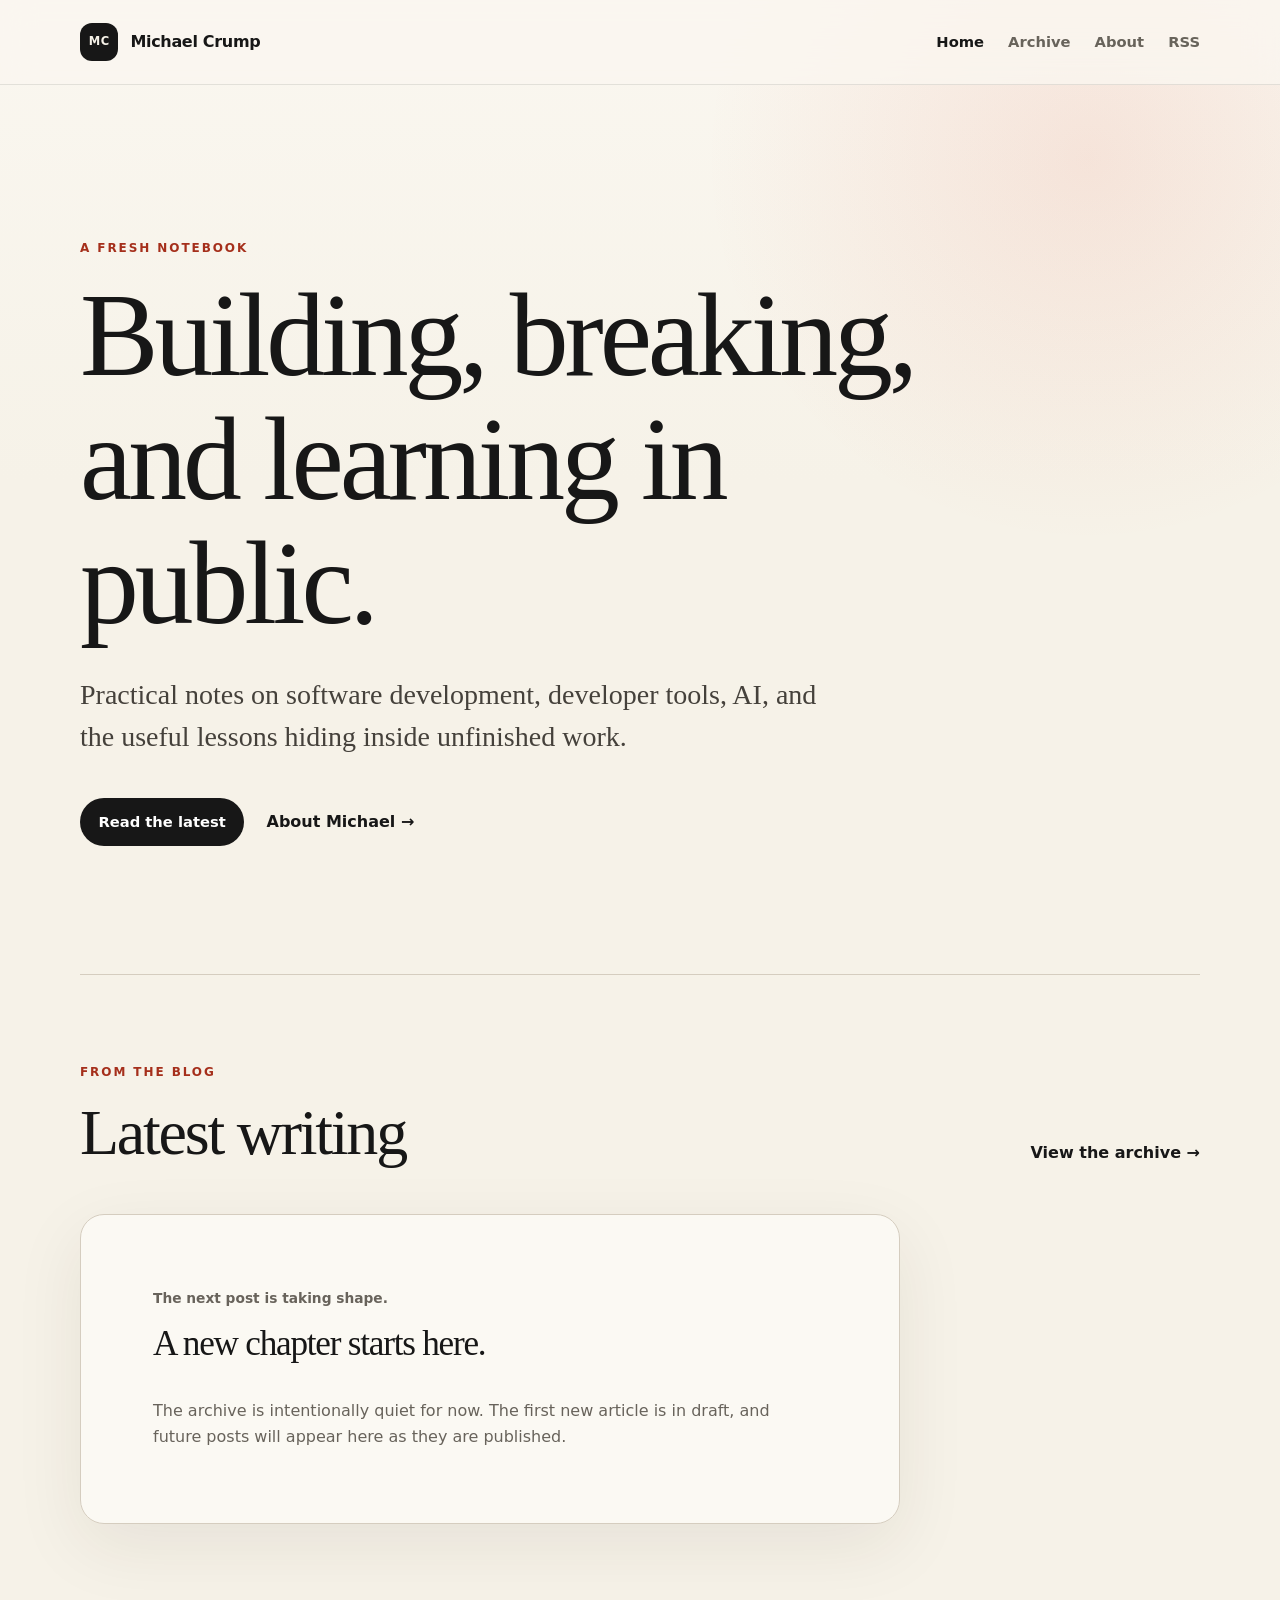
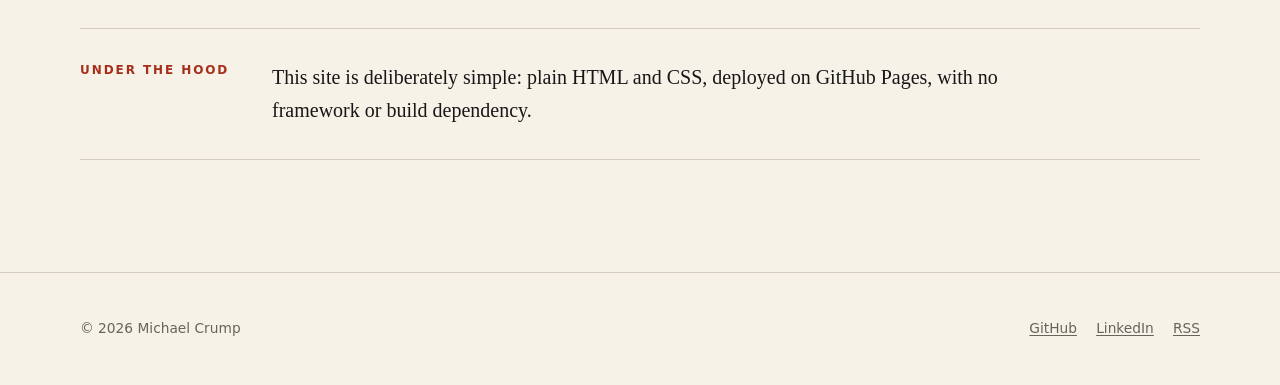
==== public/index.html @ 6a9b9d5f "Publish only finished site files" ====
<!doctype html>
<html lang="en">
<head>
  <meta charset="utf-8">
  <meta name="viewport" content="width=device-width, initial-scale=1">
  <title>Michael Crump — Software, tools, and lessons learned</title>
  <meta name="description" content="Michael Crump writes about software development, developer tools, AI, and lessons learned while building things.">
  <link rel="canonical" href="https://www.michaelcrump.net/">
  <link rel="alternate" type="application/atom+xml" title="Michael Crump" href="feed.xml">
  <link rel="icon" href="assets/favicon.svg" type="image/svg+xml">
  <link rel="stylesheet" href="assets/css/site.css">
</head>
<body>
  <a class="skip-link" href="#content">Skip to content</a>
  <header class="site-header">
    <div class="shell header-inner">
      <a class="brand" href="./" aria-label="Michael Crump home"><span class="brand-mark" aria-hidden="true">MC</span><span>Michael Crump</span></a>
      <nav aria-label="Primary navigation">
        <a aria-current="page" href="./">Home</a>
        <a href="archive.html">Archive</a>
        <a href="about.html">About</a>
        <a href="feed.xml">RSS</a>
      </nav>
    </div>
  </header>

  <main id="content">
    <section class="hero shell">
      <p class="eyebrow">A fresh notebook</p>
      <h1>Building, breaking, and learning in public.</h1>
      <p class="hero-copy">Practical notes on software development, developer tools, AI, and the useful lessons hiding inside unfinished work.</p>
      <div class="hero-actions">
        <a class="button" href="#latest">Read the latest</a>
        <a class="text-link" href="about.html">About Michael <span aria-hidden="true">→</span></a>
      </div>
    </section>

    <section class="shell writing-section" id="latest" aria-labelledby="latest-title">
      <div class="section-heading">
        <div>
          <p class="eyebrow">From the blog</p>
          <h2 id="latest-title">Latest writing</h2>
        </div>
        <a class="text-link" href="archive.html">View the archive <span aria-hidden="true">→</span></a>
      </div>

      <div class="empty-state">
        <p class="empty-kicker">The next post is taking shape.</p>
        <h3>A new chapter starts here.</h3>
        <p>The archive is intentionally quiet for now. The first new article is in draft, and future posts will appear here as they are published.</p>
      </div>
    </section>

    <aside class="shell note-card" aria-label="Site note">
      <p class="eyebrow">Under the hood</p>
      <p>This site is deliberately simple: plain HTML and CSS, deployed on GitHub Pages, with no framework or build dependency.</p>
    </aside>
  </main>

  <footer class="site-footer">
    <div class="shell footer-inner">
      <p>© 2026 Michael Crump</p>
      <div class="footer-links">
        <a href="https://github.com/mbcrump">GitHub</a>
        <a href="https://www.linkedin.com/in/mbcrump">LinkedIn</a>
        <a href="feed.xml">RSS</a>
      </div>
    </div>
  </footer>
</body>
</html>
---- public/assets/css/site.css ----
:root {
  --paper: #f6f2e8;
  --paper-deep: #ece5d7;
  --ink: #171717;
  --muted: #68635b;
  --line: #d5cdbf;
  --accent: #d9472b;
  --accent-dark: #a52f1b;
  --card: rgba(255, 255, 255, 0.48);
  --shadow: 0 22px 70px rgba(46, 37, 26, 0.08);
  --serif: Georgia, "Times New Roman", serif;
  --sans: Inter, ui-sans-serif, system-ui, -apple-system, BlinkMacSystemFont, "Segoe UI", sans-serif;
}

* { box-sizing: border-box; }

html { scroll-behavior: smooth; }

body {
  margin: 0;
  color: var(--ink);
  background:
    radial-gradient(circle at 85% 8%, rgba(217, 71, 43, 0.10), transparent 24rem),
    linear-gradient(180deg, #faf7f0 0, var(--paper) 30rem);
  font-family: var(--sans);
  line-height: 1.65;
  text-rendering: optimizeLegibility;
}

a { color: inherit; text-decoration-thickness: 0.08em; text-underline-offset: 0.18em; }
a:hover { color: var(--accent-dark); }

.skip-link {
  position: fixed;
  top: 0.75rem;
  left: 0.75rem;
  z-index: 10;
  padding: 0.65rem 0.9rem;
  color: white;
  background: var(--ink);
  transform: translateY(-160%);
}

.skip-link:focus { transform: translateY(0); }

.shell { width: min(1120px, calc(100% - 2.5rem)); margin-inline: auto; }

.site-header {
  border-bottom: 1px solid rgba(23, 23, 23, 0.10);
  background: rgba(250, 247, 240, 0.78);
  backdrop-filter: blur(16px);
}

.header-inner,
.footer-inner {
  display: flex;
  align-items: center;
  justify-content: space-between;
  gap: 2rem;
}

.header-inner { min-height: 5.25rem; }

.brand {
  display: inline-flex;
  align-items: center;
  gap: 0.75rem;
  font-weight: 760;
  letter-spacing: -0.02em;
  text-decoration: none;
}

.brand-mark {
  display: grid;
  width: 2.4rem;
  height: 2.4rem;
  place-items: center;
  border-radius: 0.75rem;
  color: var(--paper);
  background: var(--ink);
  font-size: 0.72rem;
  letter-spacing: 0.04em;
}

nav { display: flex; align-items: center; gap: 1.5rem; }
nav a { color: var(--muted); font-size: 0.92rem; font-weight: 650; text-decoration: none; }
nav a[aria-current="page"] { color: var(--ink); }

.hero { padding-block: clamp(5.5rem, 12vw, 10rem) clamp(5rem, 10vw, 8rem); }

.eyebrow {
  margin: 0 0 1rem;
  color: var(--accent-dark);
  font-size: 0.75rem;
  font-weight: 800;
  letter-spacing: 0.16em;
  text-transform: uppercase;
}

h1, h2, h3 { margin-top: 0; font-family: var(--serif); font-weight: 500; line-height: 1.05; letter-spacing: -0.035em; }
h1 { max-width: 900px; margin-bottom: 1.8rem; font-size: clamp(3.6rem, 9.2vw, 7.8rem); }
h2 { font-size: clamp(2.3rem, 5vw, 4.2rem); }
h3 { font-size: clamp(1.55rem, 3vw, 2.2rem); }

.hero-copy,
.lede {
  max-width: 740px;
  color: #45413b;
  font-family: var(--serif);
  font-size: clamp(1.25rem, 2.5vw, 1.75rem);
  line-height: 1.5;
}

.hero-actions { display: flex; align-items: center; gap: 1.4rem; margin-top: 2.5rem; }

.button {
  display: inline-flex;
  align-items: center;
  justify-content: center;
  min-height: 3rem;
  padding: 0.7rem 1.15rem;
  border-radius: 999px;
  color: white;
  background: var(--ink);
  font-size: 0.92rem;
  font-weight: 740;
  text-decoration: none;
  transition: transform 150ms ease, background 150ms ease;
}

.button:hover { color: white; background: var(--accent-dark); transform: translateY(-2px); }
.text-link { font-weight: 750; text-decoration: none; }

.writing-section { padding-block: 5.5rem; border-top: 1px solid var(--line); }

.section-heading {
  display: flex;
  align-items: end;
  justify-content: space-between;
  gap: 2rem;
  margin-bottom: 3rem;
}

.section-heading h2 { margin-bottom: 0; }

.empty-state {
  max-width: 820px;
  padding: clamp(2rem, 6vw, 4.5rem);
  border: 1px solid var(--line);
  border-radius: 1.5rem;
  background: var(--card);
  box-shadow: var(--shadow);
}

.empty-state p:last-child { max-width: 620px; margin-bottom: 0; color: var(--muted); }
.empty-kicker { margin: 0 0 1rem; color: var(--muted); font-size: 0.86rem; font-weight: 700; }

.note-card {
  display: grid;
  grid-template-columns: 10rem 1fr;
  gap: 2rem;
  margin-block: 1rem 7rem;
  padding: 2rem 0;
  border-block: 1px solid var(--line);
}

.note-card p { margin: 0; }
.note-card p:last-child { max-width: 760px; font-family: var(--serif); font-size: 1.25rem; }

.page-grid,
.archive-page,
.post-shell { min-height: 66vh; padding-block: clamp(4.5rem, 10vw, 8rem); }

.page-grid { display: grid; grid-template-columns: minmax(0, 760px) 1fr; }

.prose { font-size: 1.08rem; }
.prose h1 { font-size: clamp(3.1rem, 8vw, 6rem); }
.prose h2 { margin-top: 3.5rem; font-size: 2rem; }
.prose p, .prose li { max-width: 70ch; }
.prose a { color: var(--accent-dark); }

.archive-page h1 { margin-bottom: 1.5rem; font-size: clamp(3.3rem, 8vw, 6.5rem); }
.archive-empty { margin-top: 4rem; padding-block: 1.5rem; border-block: 1px solid var(--line); color: var(--muted); }

.post-shell { max-width: 820px; }
.post-header { margin-bottom: 4rem; padding-bottom: 2.5rem; border-bottom: 1px solid var(--line); }
.post-header h1 { font-size: clamp(3rem, 7vw, 5.8rem); }
.post-summary { font-family: var(--serif); font-size: 1.45rem; color: #45413b; }
.post-meta { color: var(--muted); font-size: 0.9rem; }
.post-nav { justify-content: flex-start; margin-top: 4rem; padding-top: 1.5rem; border-top: 1px solid var(--line); }

.not-found { display: grid; min-height: 100vh; place-content: center; text-align: center; }
.not-found h1 { margin-bottom: 1rem; font-size: clamp(3rem, 8vw, 6rem); }
.not-found p:not(.eyebrow) { max-width: 540px; color: var(--muted); }
.not-found .button { justify-self: center; margin-top: 1rem; }

.site-footer { border-top: 1px solid var(--line); }
.footer-inner { min-height: 7rem; color: var(--muted); font-size: 0.86rem; }
.footer-links { display: flex; gap: 1.2rem; }

:focus-visible { outline: 3px solid rgba(217, 71, 43, 0.55); outline-offset: 4px; }

@media (max-width: 720px) {
  .shell { width: min(100% - 1.5rem, 1120px); }
  .header-inner { align-items: flex-start; flex-direction: column; gap: 1rem; padding-block: 1rem; }
  nav { width: 100%; gap: 1.1rem; overflow-x: auto; }
  .hero { padding-top: 4.5rem; }
  .hero-actions, .section-heading, .footer-inner { align-items: flex-start; flex-direction: column; }
  .note-card { grid-template-columns: 1fr; gap: 0.5rem; }
  .footer-inner { justify-content: center; padding-block: 2rem; }
}

@media (prefers-reduced-motion: reduce) {
  *, *::before, *::after { scroll-behavior: auto !important; transition: none !important; }
}
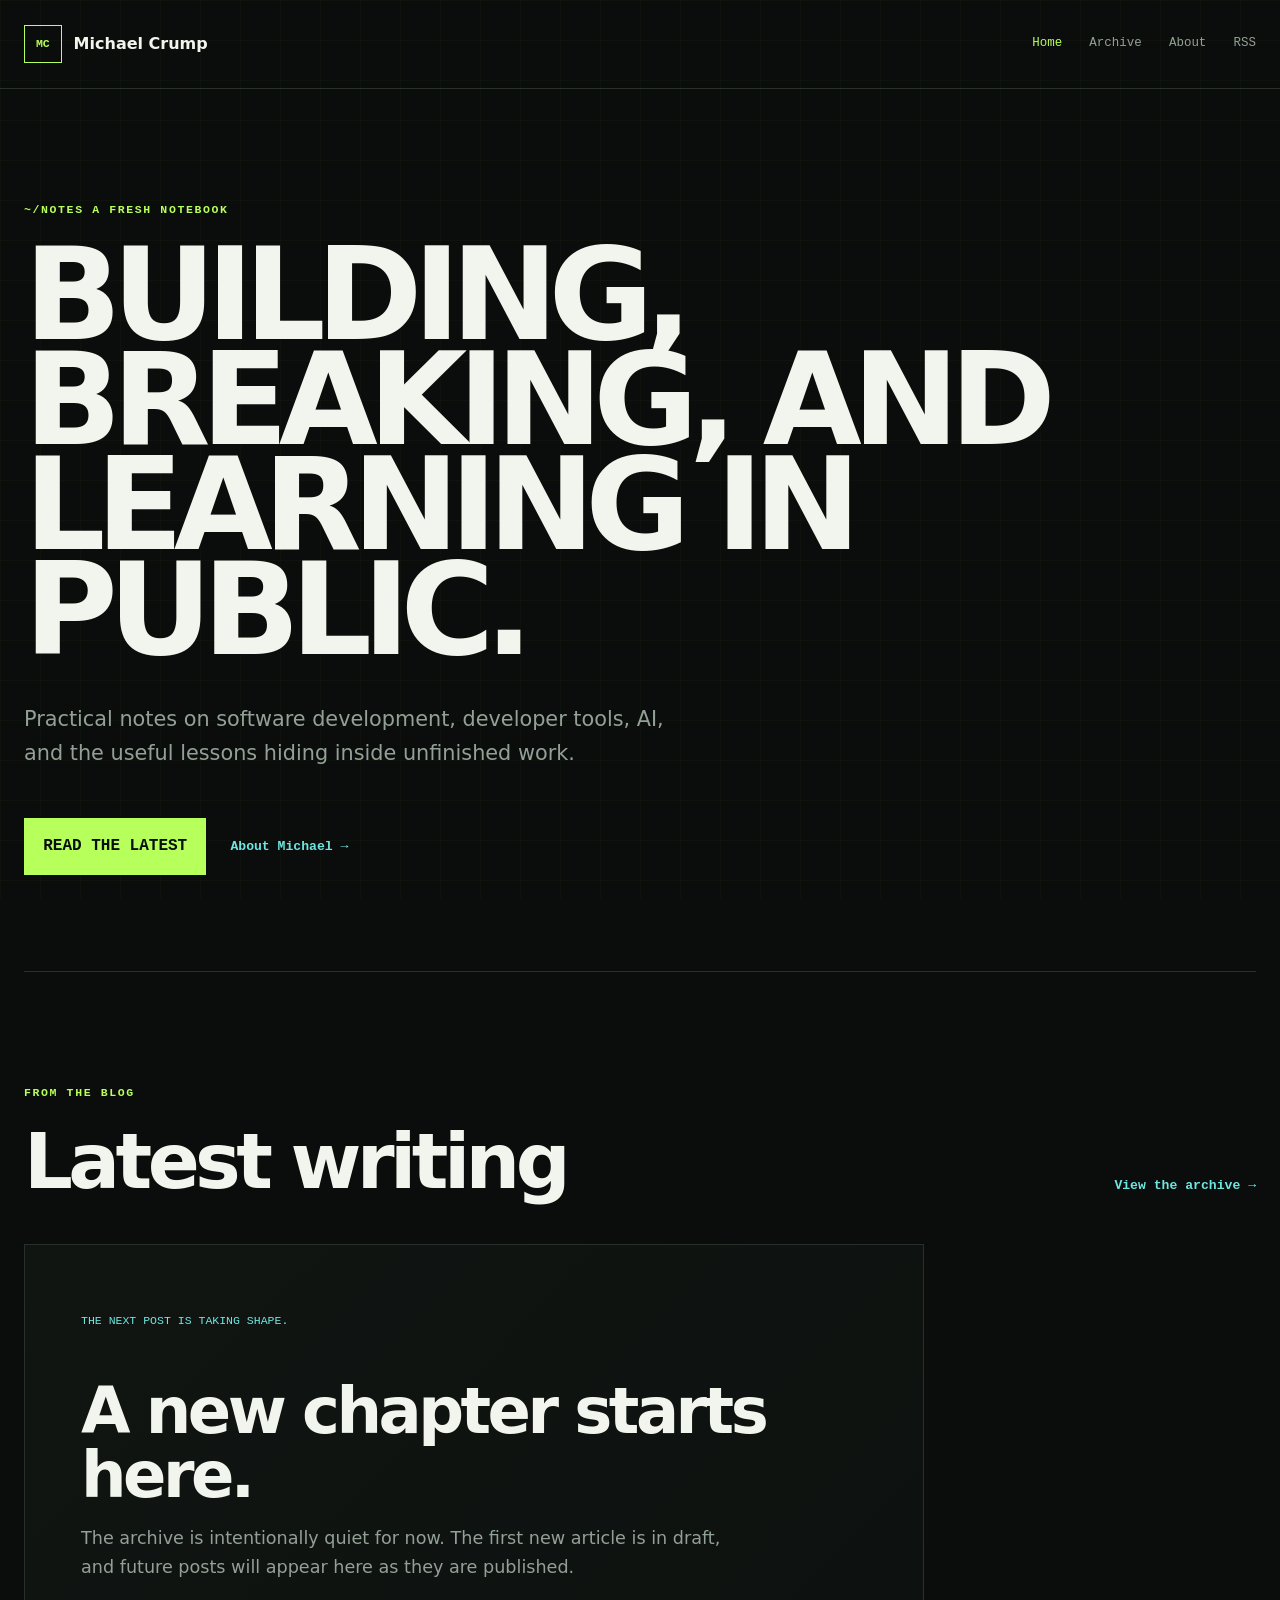
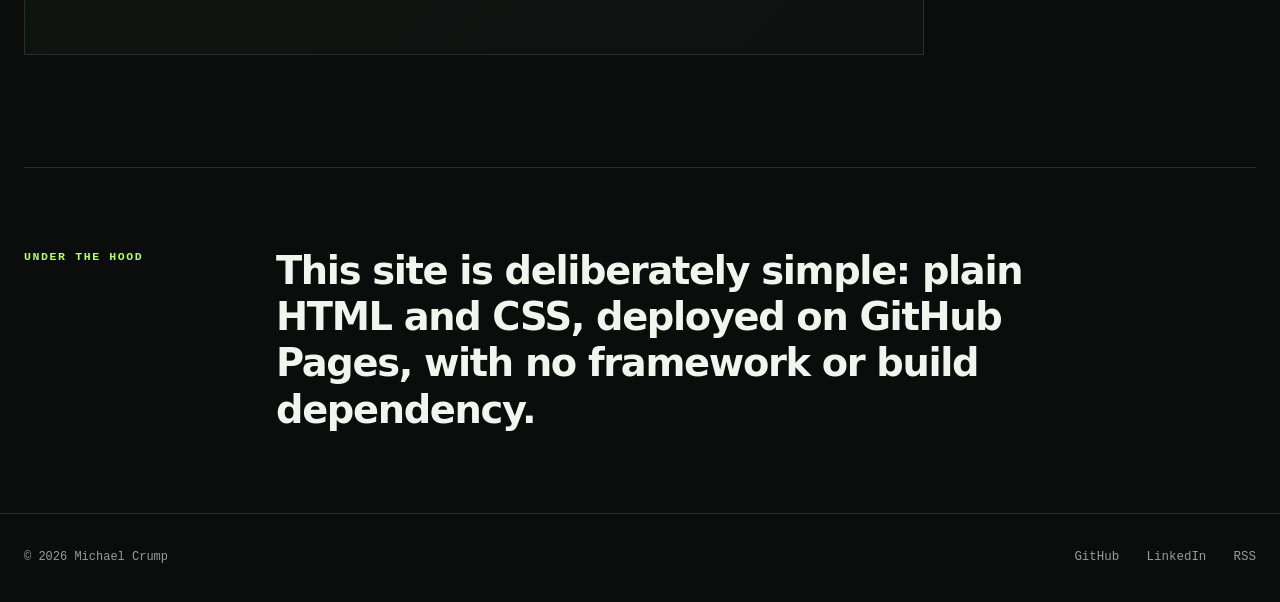
==== commit d0043314: "Promote Signal as the final blog design" ====
--- a/public/index.html
+++ b/public/index.html
@@ -7,8 +7,8 @@
   <meta name="description" content="Michael Crump writes about software development, developer tools, AI, and lessons learned while building things.">
   <link rel="canonical" href="https://www.michaelcrump.net/">
   <link rel="alternate" type="application/atom+xml" title="Michael Crump" href="feed.xml">
-  <link rel="icon" href="assets/favicon.svg" type="image/svg+xml">
-  <link rel="stylesheet" href="assets/css/site.css">
+  <link rel="icon" href="assets/favicon.svg?v=20260722-1" type="image/svg+xml">
+  <link rel="stylesheet" href="assets/css/site.css?v=20260722-3">
 </head>
 <body>
   <a class="skip-link" href="#content">Skip to content</a>
@@ -69,4 +69,3 @@
   </footer>
 </body>
 </html>
-
--- a/public/assets/css/site.css
+++ b/public/assets/css/site.css
@@ -1,215 +1,77 @@
-:root {
-  --paper: #f6f2e8;
-  --paper-deep: #ece5d7;
-  --ink: #171717;
-  --muted: #68635b;
-  --line: #d5cdbf;
-  --accent: #d9472b;
-  --accent-dark: #a52f1b;
-  --card: rgba(255, 255, 255, 0.48);
-  --shadow: 0 22px 70px rgba(46, 37, 26, 0.08);
-  --serif: Georgia, "Times New Roman", serif;
-  --sans: Inter, ui-sans-serif, system-ui, -apple-system, BlinkMacSystemFont, "Segoe UI", sans-serif;
+:root{--bg:#0b0d0c;--panel:#111512;--text:#f1f5ed;--muted:#93a096;--line:#283129;--lime:#b7ff5a;--cyan:#6ee7e0;--sans:ui-sans-serif,system-ui,sans-serif;--mono:ui-monospace,SFMono-Regular,Menlo,Consolas,monospace}
+*{box-sizing:border-box}html{scroll-behavior:smooth}body{margin:0;color:var(--text);background:var(--bg);font-family:var(--mono);line-height:1.6}body::before{position:fixed;inset:0;z-index:-1;background:linear-gradient(rgba(183,255,90,.025) 1px,transparent 1px),linear-gradient(90deg,rgba(183,255,90,.025) 1px,transparent 1px);background-size:40px 40px;content:""}a{color:inherit}.shell{width:min(1240px,calc(100% - 3rem));margin:auto}.skip-link{position:fixed;top:1rem;left:1rem;z-index:4;padding:.6rem;color:#0b0d0c;background:var(--lime);transform:translateY(-180%)}.skip-link:focus{transform:none}.site-header{border-bottom:1px solid var(--line)}.header-inner,.footer-inner{display:flex;min-height:5.5rem;align-items:center;justify-content:space-between}.brand{display:flex;align-items:center;font-family:var(--sans);font-weight:800;text-decoration:none}.brand-mark{display:grid;width:2.35rem;height:2.35rem;margin-right:.75rem;place-items:center;border:1px solid var(--lime);color:var(--lime);font-family:var(--mono);font-size:.72rem}nav,.footer-links{display:flex;gap:1.7rem}nav a,.footer-links a{color:var(--muted);font-size:.78rem;text-decoration:none}nav a:hover,.footer-links a:hover,nav a[aria-current=page]{color:var(--lime)}.hero{min-height:760px;padding:7rem 0 6rem}.eyebrow{margin:0 0 1.5rem;color:var(--lime);font-size:.72rem;font-weight:800;letter-spacing:.14em;text-transform:uppercase}.hero .eyebrow::before{content:"~/notes  "}.hero h1{max-width:1120px;margin:0 0 2.5rem;font-family:var(--sans);font-size:clamp(4.8rem,10vw,10rem);font-weight:850;letter-spacing:-.075em;line-height:.82;text-transform:uppercase}.hero h1::first-line{color:var(--text)}.hero-copy{max-width:680px;color:var(--muted);font-family:var(--sans);font-size:1.3rem}.hero-actions{display:flex;align-items:center;gap:1.5rem;margin-top:3rem}.button{display:inline-flex;padding:1rem 1.2rem;color:#091009;background:var(--lime);font-weight:850;text-decoration:none;text-transform:uppercase}.button:hover{background:var(--cyan)}.text-link{color:var(--cyan);font-size:.82rem;font-weight:800;text-decoration:none}.writing-section{padding:7rem 0;border-top:1px solid var(--line)}.section-heading{display:flex;align-items:end;justify-content:space-between;margin-bottom:3rem}.section-heading h2{margin:0;font-family:var(--sans);font-size:clamp(3rem,6vw,5.5rem);letter-spacing:-.06em;line-height:.9}.empty-state{max-width:900px;padding:3.5rem;border:1px solid var(--line);background:linear-gradient(135deg,var(--panel),#0d110f)}.empty-kicker{color:var(--cyan);font-size:.72rem;text-transform:uppercase}.empty-state h3{margin:3rem 0 1rem;font-family:var(--sans);font-size:clamp(2.6rem,5vw,4.6rem);letter-spacing:-.055em;line-height:1}.empty-state p:last-child{max-width:650px;color:var(--muted);font-family:var(--sans);font-size:1.1rem}.note-card{display:grid;grid-template-columns:220px 1fr;gap:2rem;padding:5rem 0;border-top:1px solid var(--line)}.note-card p{margin:0}.note-card p:last-child{max-width:780px;font-family:var(--sans);font-size:clamp(1.6rem,3vw,2.5rem);font-weight:700;letter-spacing:-.035em;line-height:1.2}.site-footer{border-top:1px solid var(--line)}.footer-inner{color:var(--muted);font-size:.75rem}:focus-visible{outline:3px solid var(--cyan);outline-offset:4px}@media(max-width:760px){.shell{width:min(100% - 2rem,1240px)}.header-inner,.footer-inner{align-items:flex-start;padding:1.2rem 0;flex-direction:column;gap:1rem}nav{width:100%;gap:1.1rem;overflow:auto}.hero{min-height:auto;padding:5rem 0}.hero h1{font-size:clamp(4rem,19vw,7rem)}.hero-actions,.section-heading{align-items:flex-start;flex-direction:column}.empty-state{padding:1.5rem}.note-card{grid-template-columns:1fr}.footer-inner{padding:2rem 0}}@media(prefers-reduced-motion:reduce){html{scroll-behavior:auto}}
+
+.archive-page,
+.page-grid,
+.feed-page {
+  min-height: 68vh;
+  padding-block: clamp(5rem, 11vw, 9rem);
 }
 
-* { box-sizing: border-box; }
-
-html { scroll-behavior: smooth; }
-
-body {
-  margin: 0;
-  color: var(--ink);
-  background:
-    radial-gradient(circle at 85% 8%, rgba(217, 71, 43, 0.10), transparent 24rem),
-    linear-gradient(180deg, #faf7f0 0, var(--paper) 30rem);
+.archive-page h1,
+.prose h1,
+.feed-page h1 {
+  max-width: 1050px;
+  margin: 0 0 2rem;
   font-family: var(--sans);
-  line-height: 1.65;
-  text-rendering: optimizeLegibility;
-}
-
-a { color: inherit; text-decoration-thickness: 0.08em; text-underline-offset: 0.18em; }
-a:hover { color: var(--accent-dark); }
-
-.skip-link {
-  position: fixed;
-  top: 0.75rem;
-  left: 0.75rem;
-  z-index: 10;
-  padding: 0.65rem 0.9rem;
-  color: white;
-  background: var(--ink);
-  transform: translateY(-160%);
-}
-
-.skip-link:focus { transform: translateY(0); }
-
-.shell { width: min(1120px, calc(100% - 2.5rem)); margin-inline: auto; }
-
-.site-header {
-  border-bottom: 1px solid rgba(23, 23, 23, 0.10);
-  background: rgba(250, 247, 240, 0.78);
-  backdrop-filter: blur(16px);
-}
-
-.header-inner,
-.footer-inner {
-  display: flex;
-  align-items: center;
-  justify-content: space-between;
-  gap: 2rem;
-}
-
-.header-inner { min-height: 5.25rem; }
-
-.brand {
-  display: inline-flex;
-  align-items: center;
-  gap: 0.75rem;
-  font-weight: 760;
-  letter-spacing: -0.02em;
-  text-decoration: none;
-}
-
-.brand-mark {
-  display: grid;
-  width: 2.4rem;
-  height: 2.4rem;
-  place-items: center;
-  border-radius: 0.75rem;
-  color: var(--paper);
-  background: var(--ink);
-  font-size: 0.72rem;
-  letter-spacing: 0.04em;
-}
-
-nav { display: flex; align-items: center; gap: 1.5rem; }
-nav a { color: var(--muted); font-size: 0.92rem; font-weight: 650; text-decoration: none; }
-nav a[aria-current="page"] { color: var(--ink); }
-
-.hero { padding-block: clamp(5.5rem, 12vw, 10rem) clamp(5rem, 10vw, 8rem); }
-
-.eyebrow {
-  margin: 0 0 1rem;
-  color: var(--accent-dark);
-  font-size: 0.75rem;
-  font-weight: 800;
-  letter-spacing: 0.16em;
+  font-size: clamp(4.5rem, 10vw, 9rem);
+  font-weight: 850;
+  letter-spacing: -.075em;
+  line-height: .82;
   text-transform: uppercase;
 }
 
-h1, h2, h3 { margin-top: 0; font-family: var(--serif); font-weight: 500; line-height: 1.05; letter-spacing: -0.035em; }
-h1 { max-width: 900px; margin-bottom: 1.8rem; font-size: clamp(3.6rem, 9.2vw, 7.8rem); }
-h2 { font-size: clamp(2.3rem, 5vw, 4.2rem); }
-h3 { font-size: clamp(1.55rem, 3vw, 2.2rem); }
-
-.hero-copy,
 .lede {
-  max-width: 740px;
-  color: #45413b;
-  font-family: var(--serif);
-  font-size: clamp(1.25rem, 2.5vw, 1.75rem);
+  max-width: 760px;
+  color: var(--muted);
+  font-family: var(--sans);
+  font-size: clamp(1.25rem, 2.5vw, 1.65rem);
   line-height: 1.5;
 }
 
-.hero-actions { display: flex; align-items: center; gap: 1.4rem; margin-top: 2.5rem; }
-
-.button {
-  display: inline-flex;
-  align-items: center;
-  justify-content: center;
-  min-height: 3rem;
-  padding: 0.7rem 1.15rem;
-  border-radius: 999px;
-  color: white;
-  background: var(--ink);
-  font-size: 0.92rem;
-  font-weight: 740;
-  text-decoration: none;
-  transition: transform 150ms ease, background 150ms ease;
+.archive-empty,
+.feed-empty {
+  max-width: 880px;
+  margin-top: 5rem;
+  padding: 2rem 0;
+  border-block: 1px solid var(--line);
+  color: var(--cyan);
+  font-size: .82rem;
+  text-transform: uppercase;
 }
 
-.button:hover { color: white; background: var(--accent-dark); transform: translateY(-2px); }
-.text-link { font-weight: 750; text-decoration: none; }
+.page-grid { display: grid; grid-template-columns: minmax(0, 850px) 1fr; }
+.prose { font-family: var(--sans); font-size: 1.08rem; }
+.prose > p:not(.eyebrow, .lede), .prose li { max-width: 70ch; color: var(--muted); }
+.prose h2 { margin: 4.5rem 0 1rem; font-size: 2.2rem; letter-spacing: -.04em; }
+.prose a { color: var(--cyan); }
 
-.writing-section { padding-block: 5.5rem; border-top: 1px solid var(--line); }
+.feed-meta { color: var(--muted); font-size: .78rem; }
+.feed-subscribe { margin-top: 3rem; }
+.feed-subscribe a { color: #091009; }
 
-.section-heading {
-  display: flex;
-  align-items: end;
-  justify-content: space-between;
-  gap: 2rem;
-  margin-bottom: 3rem;
+@media (max-width: 760px) {
+  .page-grid { grid-template-columns: 1fr; }
 }
-
-.section-heading h2 { margin-bottom: 0; }
-
-.empty-state {
-  max-width: 820px;
-  padding: clamp(2rem, 6vw, 4.5rem);
-  border: 1px solid var(--line);
-  border-radius: 1.5rem;
-  background: var(--card);
-  box-shadow: var(--shadow);
-}
-
-.empty-state p:last-child { max-width: 620px; margin-bottom: 0; color: var(--muted); }
-.empty-kicker { margin: 0 0 1rem; color: var(--muted); font-size: 0.86rem; font-weight: 700; }
-
-.note-card {
-  display: grid;
-  grid-template-columns: 10rem 1fr;
-  gap: 2rem;
-  margin-block: 1rem 7rem;
-  padding: 2rem 0;
-  border-block: 1px solid var(--line);
-}
-
-.note-card p { margin: 0; }
-.note-card p:last-child { max-width: 760px; font-family: var(--serif); font-size: 1.25rem; }
-
-.page-grid,
-.archive-page,
-.post-shell { min-height: 66vh; padding-block: clamp(4.5rem, 10vw, 8rem); }
-
-.page-grid { display: grid; grid-template-columns: minmax(0, 760px) 1fr; }
-
-.prose { font-size: 1.08rem; }
-.prose h1 { font-size: clamp(3.1rem, 8vw, 6rem); }
-.prose h2 { margin-top: 3.5rem; font-size: 2rem; }
-.prose p, .prose li { max-width: 70ch; }
-.prose a { color: var(--accent-dark); }
-
-.archive-page h1 { margin-bottom: 1.5rem; font-size: clamp(3.3rem, 8vw, 6.5rem); }
-.archive-empty { margin-top: 4rem; padding-block: 1.5rem; border-block: 1px solid var(--line); color: var(--muted); }
-
-.post-shell { max-width: 820px; }
+.post-shell { max-width: 860px; min-height: 68vh; padding-block: clamp(5rem, 10vw, 8rem); }
 .post-header { margin-bottom: 4rem; padding-bottom: 2.5rem; border-bottom: 1px solid var(--line); }
-.post-header h1 { font-size: clamp(3rem, 7vw, 5.8rem); }
-.post-summary { font-family: var(--serif); font-size: 1.45rem; color: #45413b; }
-.post-meta { color: var(--muted); font-size: 0.9rem; }
-.post-nav { justify-content: flex-start; margin-top: 4rem; padding-top: 1.5rem; border-top: 1px solid var(--line); }
-
+.post-header h1 { margin: 0 0 2rem; font-family: var(--sans); font-size: clamp(3.8rem, 8vw, 7rem); font-weight: 850; letter-spacing: -.07em; line-height: .88; }
+.post-summary { color: var(--muted); font-family: var(--sans); font-size: 1.4rem; line-height: 1.5; }
+.post-meta { color: var(--cyan); font-size: .76rem; text-transform: uppercase; }
+.post.prose h2 { margin-top: 4rem; font-family: var(--sans); font-size: 2.3rem; letter-spacing: -.04em; }
+.post.prose h3 { margin-top: 3rem; font-family: var(--sans); font-size: 1.6rem; }
+.post.prose p, .post.prose li { max-width: 72ch; color: #c2cbc3; }
+.post.prose code { color: var(--lime); }
+.post.prose pre { overflow-x: auto; padding: 1.25rem; border: 1px solid var(--line); background: var(--panel); }
+.post-nav { margin-top: 4rem; padding-top: 1.5rem; border-top: 1px solid var(--line); }
+.post-nav a { color: var(--cyan); font-size: .8rem; font-weight: 800; text-decoration: none; }
 .not-found { display: grid; min-height: 100vh; place-content: center; text-align: center; }
-.not-found h1 { margin-bottom: 1rem; font-size: clamp(3rem, 8vw, 6rem); }
-.not-found p:not(.eyebrow) { max-width: 540px; color: var(--muted); }
-.not-found .button { justify-self: center; margin-top: 1rem; }
-
-.site-footer { border-top: 1px solid var(--line); }
-.footer-inner { min-height: 7rem; color: var(--muted); font-size: 0.86rem; }
-.footer-links { display: flex; gap: 1.2rem; }
-
-:focus-visible { outline: 3px solid rgba(217, 71, 43, 0.55); outline-offset: 4px; }
-
-@media (max-width: 720px) {
-  .shell { width: min(100% - 1.5rem, 1120px); }
-  .header-inner { align-items: flex-start; flex-direction: column; gap: 1rem; padding-block: 1rem; }
-  nav { width: 100%; gap: 1.1rem; overflow-x: auto; }
-  .hero { padding-top: 4.5rem; }
-  .hero-actions, .section-heading, .footer-inner { align-items: flex-start; flex-direction: column; }
-  .note-card { grid-template-columns: 1fr; gap: 0.5rem; }
-  .footer-inner { justify-content: center; padding-block: 2rem; }
-}
-
-@media (prefers-reduced-motion: reduce) {
-  *, *::before, *::after { scroll-behavior: auto !important; transition: none !important; }
-}
+.not-found h1 { max-width: 900px; margin: 0 0 1.5rem; font-family: var(--sans); font-size: clamp(4rem, 10vw, 8rem); font-weight: 850; letter-spacing: -.075em; line-height: .84; text-transform: uppercase; }
+.not-found > p:not(.eyebrow) { max-width: 600px; margin-inline: auto; color: var(--muted); font-family: var(--sans); font-size: 1.1rem; }
+.not-found .button { justify-self: center; margin-top: 1.5rem; }
+.feed-list { max-width: 900px; margin-top: 5rem; border-top: 1px solid var(--line); }
+.feed-list article { padding: 2rem 0; border-bottom: 1px solid var(--line); }
+.feed-list h2 { margin: .5rem 0; font-family: var(--sans); font-size: clamp(2rem, 4vw, 3.5rem); letter-spacing: -.045em; }
+.feed-list h2 a { color: var(--text); text-decoration: none; }
+.feed-list h2 a:hover { color: var(--lime); }
+.feed-list article > p:last-child { max-width: 650px; color: var(--muted); font-family: var(--sans); }
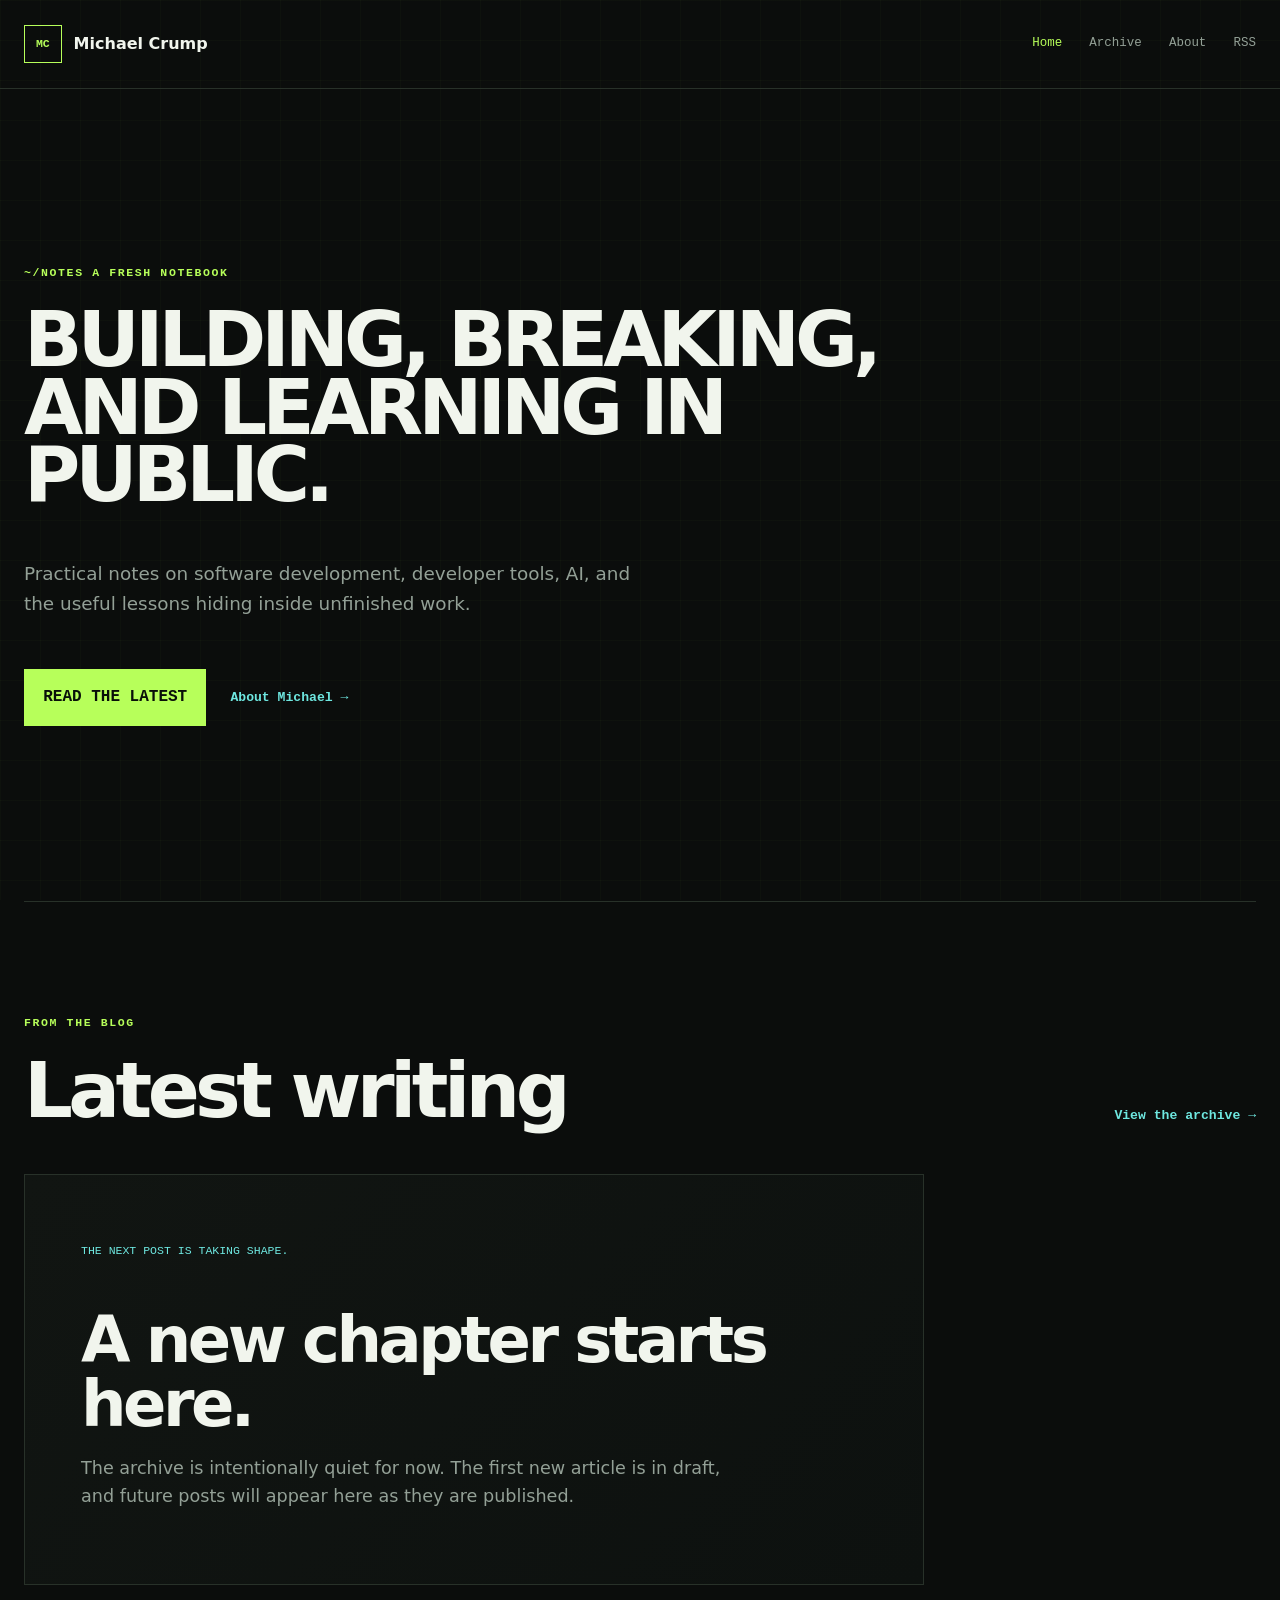
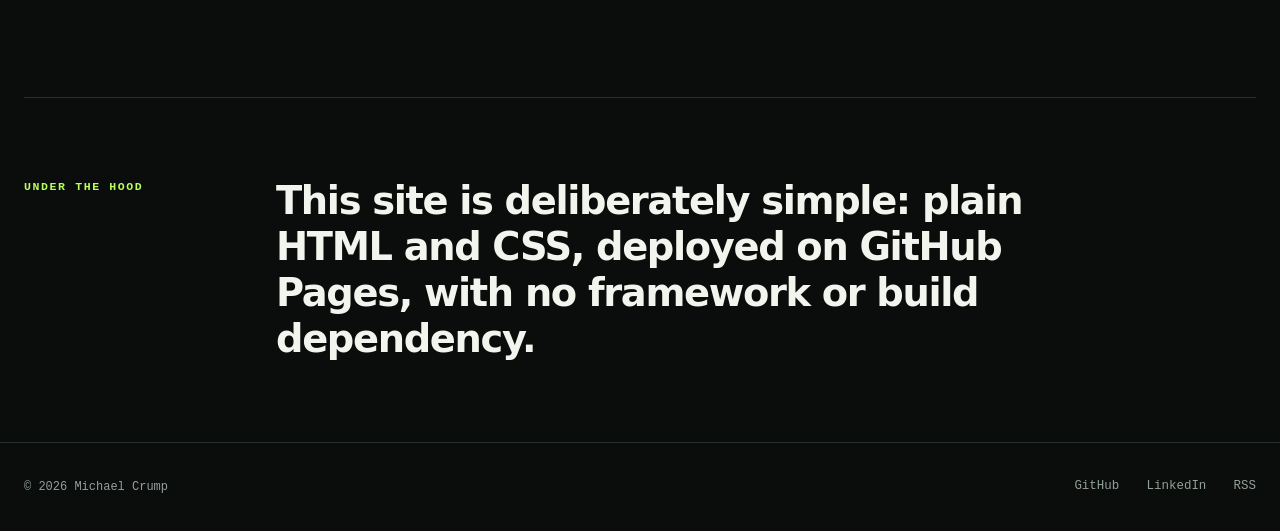
==== commit 2b6b2e8d: "Fit the Signal hero within the viewport" ====
--- a/public/index.html
+++ b/public/index.html
@@ -8,7 +8,7 @@
   <link rel="canonical" href="https://www.michaelcrump.net/">
   <link rel="alternate" type="application/atom+xml" title="Michael Crump" href="feed.xml">
   <link rel="icon" href="assets/favicon.svg?v=20260722-1" type="image/svg+xml">
-  <link rel="stylesheet" href="assets/css/site.css?v=20260722-3">
+  <link rel="stylesheet" href="assets/css/site.css?v=20260722-4">
 </head>
 <body>
   <a class="skip-link" href="#content">Skip to content</a>
--- a/public/assets/css/site.css
+++ b/public/assets/css/site.css
@@ -1,5 +1,5 @@
 :root{--bg:#0b0d0c;--panel:#111512;--text:#f1f5ed;--muted:#93a096;--line:#283129;--lime:#b7ff5a;--cyan:#6ee7e0;--sans:ui-sans-serif,system-ui,sans-serif;--mono:ui-monospace,SFMono-Regular,Menlo,Consolas,monospace}
-*{box-sizing:border-box}html{scroll-behavior:smooth}body{margin:0;color:var(--text);background:var(--bg);font-family:var(--mono);line-height:1.6}body::before{position:fixed;inset:0;z-index:-1;background:linear-gradient(rgba(183,255,90,.025) 1px,transparent 1px),linear-gradient(90deg,rgba(183,255,90,.025) 1px,transparent 1px);background-size:40px 40px;content:""}a{color:inherit}.shell{width:min(1240px,calc(100% - 3rem));margin:auto}.skip-link{position:fixed;top:1rem;left:1rem;z-index:4;padding:.6rem;color:#0b0d0c;background:var(--lime);transform:translateY(-180%)}.skip-link:focus{transform:none}.site-header{border-bottom:1px solid var(--line)}.header-inner,.footer-inner{display:flex;min-height:5.5rem;align-items:center;justify-content:space-between}.brand{display:flex;align-items:center;font-family:var(--sans);font-weight:800;text-decoration:none}.brand-mark{display:grid;width:2.35rem;height:2.35rem;margin-right:.75rem;place-items:center;border:1px solid var(--lime);color:var(--lime);font-family:var(--mono);font-size:.72rem}nav,.footer-links{display:flex;gap:1.7rem}nav a,.footer-links a{color:var(--muted);font-size:.78rem;text-decoration:none}nav a:hover,.footer-links a:hover,nav a[aria-current=page]{color:var(--lime)}.hero{min-height:760px;padding:7rem 0 6rem}.eyebrow{margin:0 0 1.5rem;color:var(--lime);font-size:.72rem;font-weight:800;letter-spacing:.14em;text-transform:uppercase}.hero .eyebrow::before{content:"~/notes  "}.hero h1{max-width:1120px;margin:0 0 2.5rem;font-family:var(--sans);font-size:clamp(4.8rem,10vw,10rem);font-weight:850;letter-spacing:-.075em;line-height:.82;text-transform:uppercase}.hero h1::first-line{color:var(--text)}.hero-copy{max-width:680px;color:var(--muted);font-family:var(--sans);font-size:1.3rem}.hero-actions{display:flex;align-items:center;gap:1.5rem;margin-top:3rem}.button{display:inline-flex;padding:1rem 1.2rem;color:#091009;background:var(--lime);font-weight:850;text-decoration:none;text-transform:uppercase}.button:hover{background:var(--cyan)}.text-link{color:var(--cyan);font-size:.82rem;font-weight:800;text-decoration:none}.writing-section{padding:7rem 0;border-top:1px solid var(--line)}.section-heading{display:flex;align-items:end;justify-content:space-between;margin-bottom:3rem}.section-heading h2{margin:0;font-family:var(--sans);font-size:clamp(3rem,6vw,5.5rem);letter-spacing:-.06em;line-height:.9}.empty-state{max-width:900px;padding:3.5rem;border:1px solid var(--line);background:linear-gradient(135deg,var(--panel),#0d110f)}.empty-kicker{color:var(--cyan);font-size:.72rem;text-transform:uppercase}.empty-state h3{margin:3rem 0 1rem;font-family:var(--sans);font-size:clamp(2.6rem,5vw,4.6rem);letter-spacing:-.055em;line-height:1}.empty-state p:last-child{max-width:650px;color:var(--muted);font-family:var(--sans);font-size:1.1rem}.note-card{display:grid;grid-template-columns:220px 1fr;gap:2rem;padding:5rem 0;border-top:1px solid var(--line)}.note-card p{margin:0}.note-card p:last-child{max-width:780px;font-family:var(--sans);font-size:clamp(1.6rem,3vw,2.5rem);font-weight:700;letter-spacing:-.035em;line-height:1.2}.site-footer{border-top:1px solid var(--line)}.footer-inner{color:var(--muted);font-size:.75rem}:focus-visible{outline:3px solid var(--cyan);outline-offset:4px}@media(max-width:760px){.shell{width:min(100% - 2rem,1240px)}.header-inner,.footer-inner{align-items:flex-start;padding:1.2rem 0;flex-direction:column;gap:1rem}nav{width:100%;gap:1.1rem;overflow:auto}.hero{min-height:auto;padding:5rem 0}.hero h1{font-size:clamp(4rem,19vw,7rem)}.hero-actions,.section-heading{align-items:flex-start;flex-direction:column}.empty-state{padding:1.5rem}.note-card{grid-template-columns:1fr}.footer-inner{padding:2rem 0}}@media(prefers-reduced-motion:reduce){html{scroll-behavior:auto}}
+*{box-sizing:border-box}html{scroll-behavior:smooth}body{margin:0;color:var(--text);background:var(--bg);font-family:var(--mono);line-height:1.6}body::before{position:fixed;inset:0;z-index:-1;background:linear-gradient(rgba(183,255,90,.025) 1px,transparent 1px),linear-gradient(90deg,rgba(183,255,90,.025) 1px,transparent 1px);background-size:40px 40px;content:""}a{color:inherit}.shell{width:min(1240px,calc(100% - 3rem));margin:auto}.skip-link{position:fixed;top:1rem;left:1rem;z-index:4;padding:.6rem;color:#0b0d0c;background:var(--lime);transform:translateY(-180%)}.skip-link:focus{transform:none}.site-header{border-bottom:1px solid var(--line)}.header-inner,.footer-inner{display:flex;min-height:5.5rem;align-items:center;justify-content:space-between}.brand{display:flex;align-items:center;font-family:var(--sans);font-weight:800;text-decoration:none}.brand-mark{display:grid;width:2.35rem;height:2.35rem;margin-right:.75rem;place-items:center;border:1px solid var(--lime);color:var(--lime);font-family:var(--mono);font-size:.72rem}nav,.footer-links{display:flex;gap:1.7rem}nav a,.footer-links a{color:var(--muted);font-size:.78rem;text-decoration:none}nav a:hover,.footer-links a:hover,nav a[aria-current=page]{color:var(--lime)}.hero{display:flex;min-height:calc(100vh - 5.5rem);min-height:calc(100svh - 5.5rem);padding:clamp(3.5rem,6vh,5rem) 0;flex-direction:column;justify-content:center}.eyebrow{margin:0 0 1.5rem;color:var(--lime);font-size:.72rem;font-weight:800;letter-spacing:.14em;text-transform:uppercase}.hero .eyebrow::before{content:"~/notes  "}.hero h1{max-width:1000px;margin:0 0 2rem;font-family:var(--sans);font-size:clamp(3.5rem,6vw,6.5rem);font-weight:850;letter-spacing:-.065em;line-height:.88;text-transform:uppercase}.hero h1::first-line{color:var(--text)}.hero-copy{max-width:620px;color:var(--muted);font-family:var(--sans);font-size:1.15rem}.hero-actions{display:flex;align-items:center;gap:1.5rem;margin-top:2rem}.button{display:inline-flex;padding:1rem 1.2rem;color:#091009;background:var(--lime);font-weight:850;text-decoration:none;text-transform:uppercase}.button:hover{background:var(--cyan)}.text-link{color:var(--cyan);font-size:.82rem;font-weight:800;text-decoration:none}.writing-section{padding:7rem 0;border-top:1px solid var(--line)}.section-heading{display:flex;align-items:end;justify-content:space-between;margin-bottom:3rem}.section-heading h2{margin:0;font-family:var(--sans);font-size:clamp(3rem,6vw,5.5rem);letter-spacing:-.06em;line-height:.9}.empty-state{max-width:900px;padding:3.5rem;border:1px solid var(--line);background:linear-gradient(135deg,var(--panel),#0d110f)}.empty-kicker{color:var(--cyan);font-size:.72rem;text-transform:uppercase}.empty-state h3{margin:3rem 0 1rem;font-family:var(--sans);font-size:clamp(2.6rem,5vw,4.6rem);letter-spacing:-.055em;line-height:1}.empty-state p:last-child{max-width:650px;color:var(--muted);font-family:var(--sans);font-size:1.1rem}.note-card{display:grid;grid-template-columns:220px 1fr;gap:2rem;padding:5rem 0;border-top:1px solid var(--line)}.note-card p{margin:0}.note-card p:last-child{max-width:780px;font-family:var(--sans);font-size:clamp(1.6rem,3vw,2.5rem);font-weight:700;letter-spacing:-.035em;line-height:1.2}.site-footer{border-top:1px solid var(--line)}.footer-inner{color:var(--muted);font-size:.75rem}:focus-visible{outline:3px solid var(--cyan);outline-offset:4px}@media(max-width:760px){.shell{width:min(100% - 2rem,1240px)}.header-inner,.footer-inner{align-items:flex-start;padding:1.2rem 0;flex-direction:column;gap:1rem}nav{width:100%;gap:1.1rem;overflow:auto}.hero{min-height:auto;padding:3.5rem 0}.hero h1{font-size:clamp(3.2rem,15vw,5rem)}.hero-actions,.section-heading{align-items:flex-start;flex-direction:column}.empty-state{padding:1.5rem}.note-card{grid-template-columns:1fr}.footer-inner{padding:2rem 0}}@media(prefers-reduced-motion:reduce){html{scroll-behavior:auto}}
 
 .archive-page,
 .page-grid,
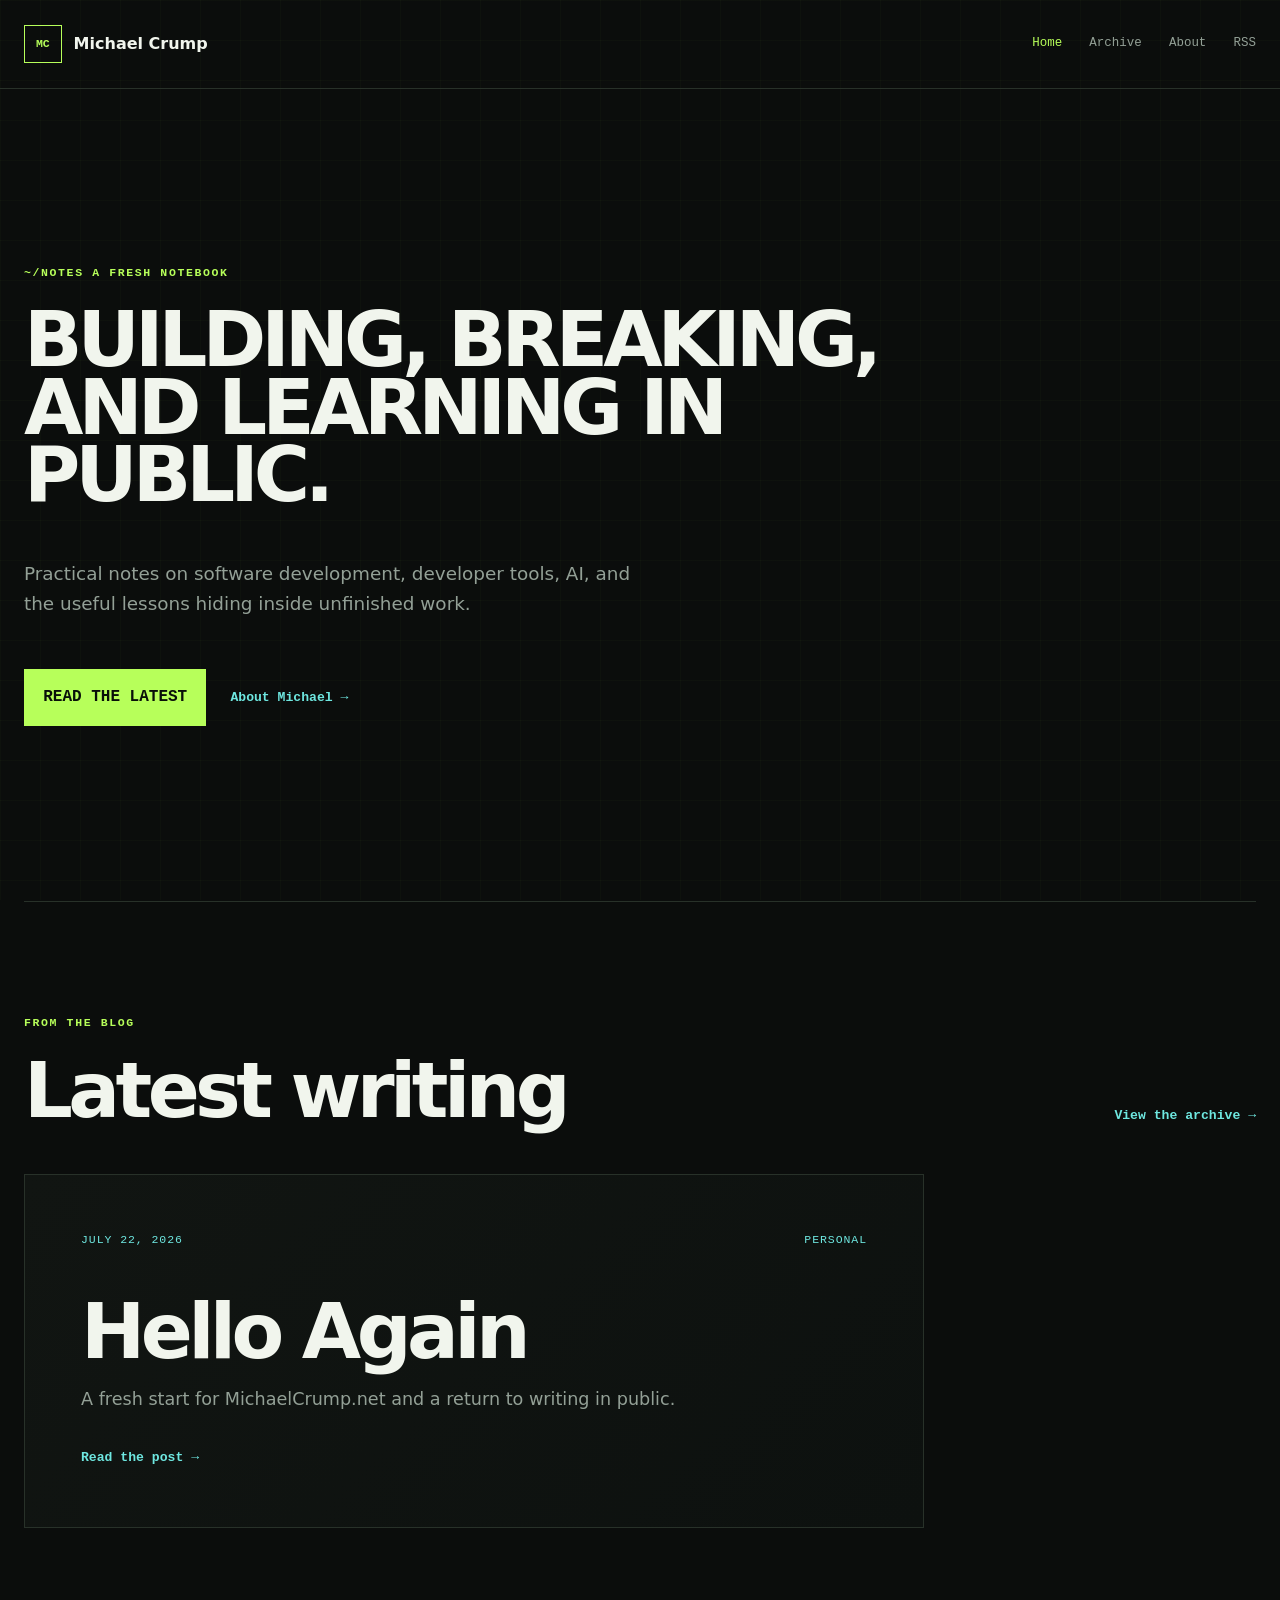
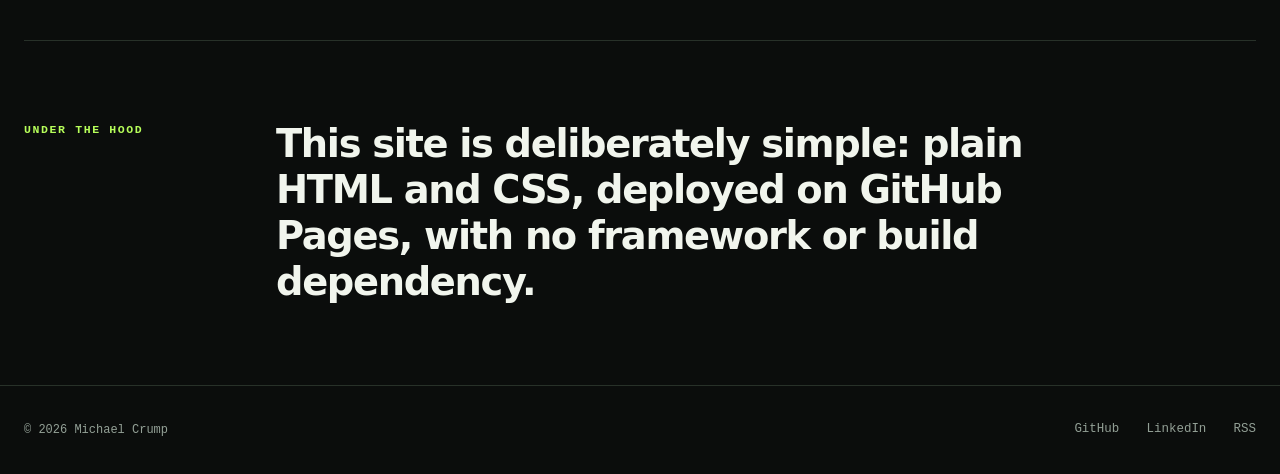
==== commit 19413909: "Publish Hello Again" ====
--- a/public/index.html
+++ b/public/index.html
@@ -8,7 +8,7 @@
   <link rel="canonical" href="https://www.michaelcrump.net/">
   <link rel="alternate" type="application/atom+xml" title="Michael Crump" href="feed.xml">
   <link rel="icon" href="assets/favicon.svg?v=20260722-1" type="image/svg+xml">
-  <link rel="stylesheet" href="assets/css/site.css?v=20260722-4">
+  <link rel="stylesheet" href="assets/css/site.css?v=20260722-5">
 </head>
 <body>
   <a class="skip-link" href="#content">Skip to content</a>
@@ -44,10 +44,13 @@
         <a class="text-link" href="archive.html">View the archive <span aria-hidden="true">→</span></a>
       </div>
 
-      <div class="empty-state">
-        <p class="empty-kicker">The next post is taking shape.</p>
-        <h3>A new chapter starts here.</h3>
-        <p>The archive is intentionally quiet for now. The first new article is in draft, and future posts will appear here as they are published.</p>
+      <div class="post-list">
+        <article class="post-card">
+          <div class="post-card-meta"><time datetime="2026-07-22">July 22, 2026</time><span>Personal</span></div>
+          <h3><a href="posts/hello-again/">Hello Again</a></h3>
+          <p>A fresh start for MichaelCrump.net and a return to writing in public.</p>
+          <a class="text-link" href="posts/hello-again/">Read the post <span aria-hidden="true">→</span></a>
+        </article>
       </div>
     </section>
 
--- a/public/assets/css/site.css
+++ b/public/assets/css/site.css
@@ -75,3 +75,23 @@
 .feed-list h2 a { color: var(--text); text-decoration: none; }
 .feed-list h2 a:hover { color: var(--lime); }
 .feed-list article > p:last-child { max-width: 650px; color: var(--muted); font-family: var(--sans); }
+.post-list { max-width: 900px; }
+.post-card { padding: clamp(2rem, 5vw, 3.5rem); border: 1px solid var(--line); background: linear-gradient(135deg, var(--panel), #0d110f); }
+.post-card-meta { display: flex; justify-content: space-between; gap: 1rem; color: var(--cyan); font-size: .72rem; letter-spacing: .08em; text-transform: uppercase; }
+.post-card h3 { margin: 3rem 0 1rem; font-family: var(--sans); font-size: clamp(2.8rem, 6vw, 5rem); letter-spacing: -.06em; line-height: .92; }
+.post-card h3 a { text-decoration: none; }
+.post-card h3 a:hover { color: var(--lime); }
+.post-card > p { max-width: 650px; margin-bottom: 2rem; color: var(--muted); font-family: var(--sans); font-size: 1.1rem; }
+.archive-list { margin: 5rem 0 0; padding: 0; border-top: 1px solid var(--line); list-style: none; }
+.archive-list li { display: grid; grid-template-columns: 150px 1fr auto; gap: 2rem; padding: 2.5rem 0; border-bottom: 1px solid var(--line); align-items: start; }
+.archive-list time { color: var(--cyan); font-size: .72rem; text-transform: uppercase; }
+.archive-list h2 { margin: 0 0 .5rem; font-family: var(--sans); font-size: clamp(2rem, 4vw, 3.4rem); letter-spacing: -.045em; line-height: 1; }
+.archive-list h2 a, .archive-arrow { text-decoration: none; }
+.archive-list h2 a:hover, .archive-arrow:hover { color: var(--lime); }
+.archive-list p { max-width: 620px; margin: 0; color: var(--muted); font-family: var(--sans); }
+.archive-arrow { color: var(--lime); font-size: 1.5rem; }
+@media (max-width: 760px) {
+  .post-card-meta { flex-direction: column; gap: .35rem; }
+  .archive-list li { grid-template-columns: 1fr auto; gap: 1rem; }
+  .archive-list time { grid-column: 1 / -1; }
+}
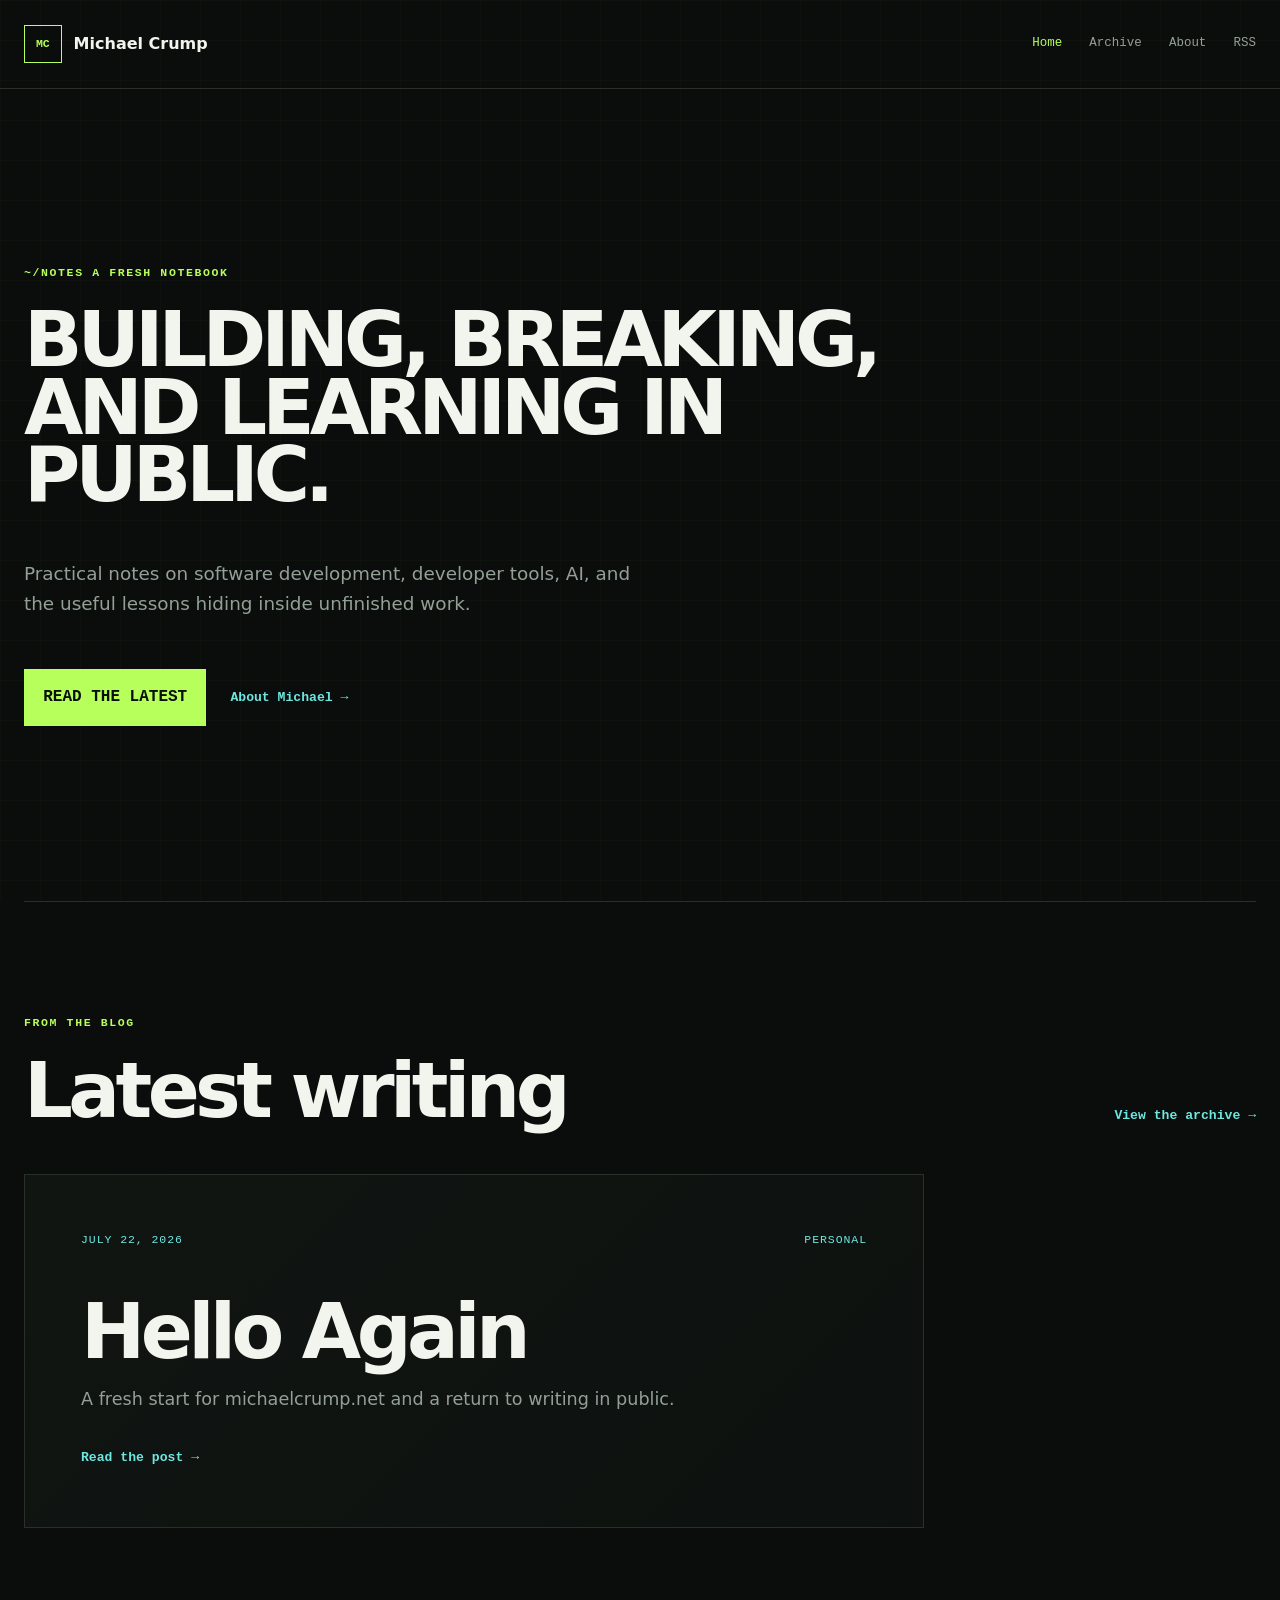
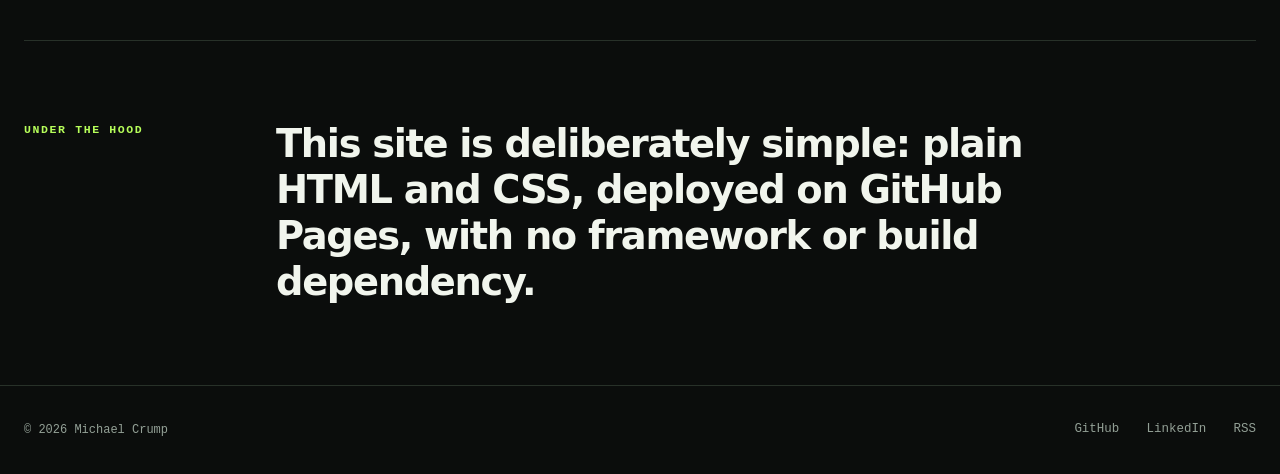
==== commit a1d4f44b: "Standardize michaelcrump.net casing" ====
--- a/public/index.html
+++ b/public/index.html
@@ -48,7 +48,7 @@
         <article class="post-card">
           <div class="post-card-meta"><time datetime="2026-07-22">July 22, 2026</time><span>Personal</span></div>
           <h3><a href="posts/hello-again/">Hello Again</a></h3>
-          <p>A fresh start for MichaelCrump.net and a return to writing in public.</p>
+          <p>A fresh start for michaelcrump.net and a return to writing in public.</p>
           <a class="text-link" href="posts/hello-again/">Read the post <span aria-hidden="true">→</span></a>
         </article>
       </div>
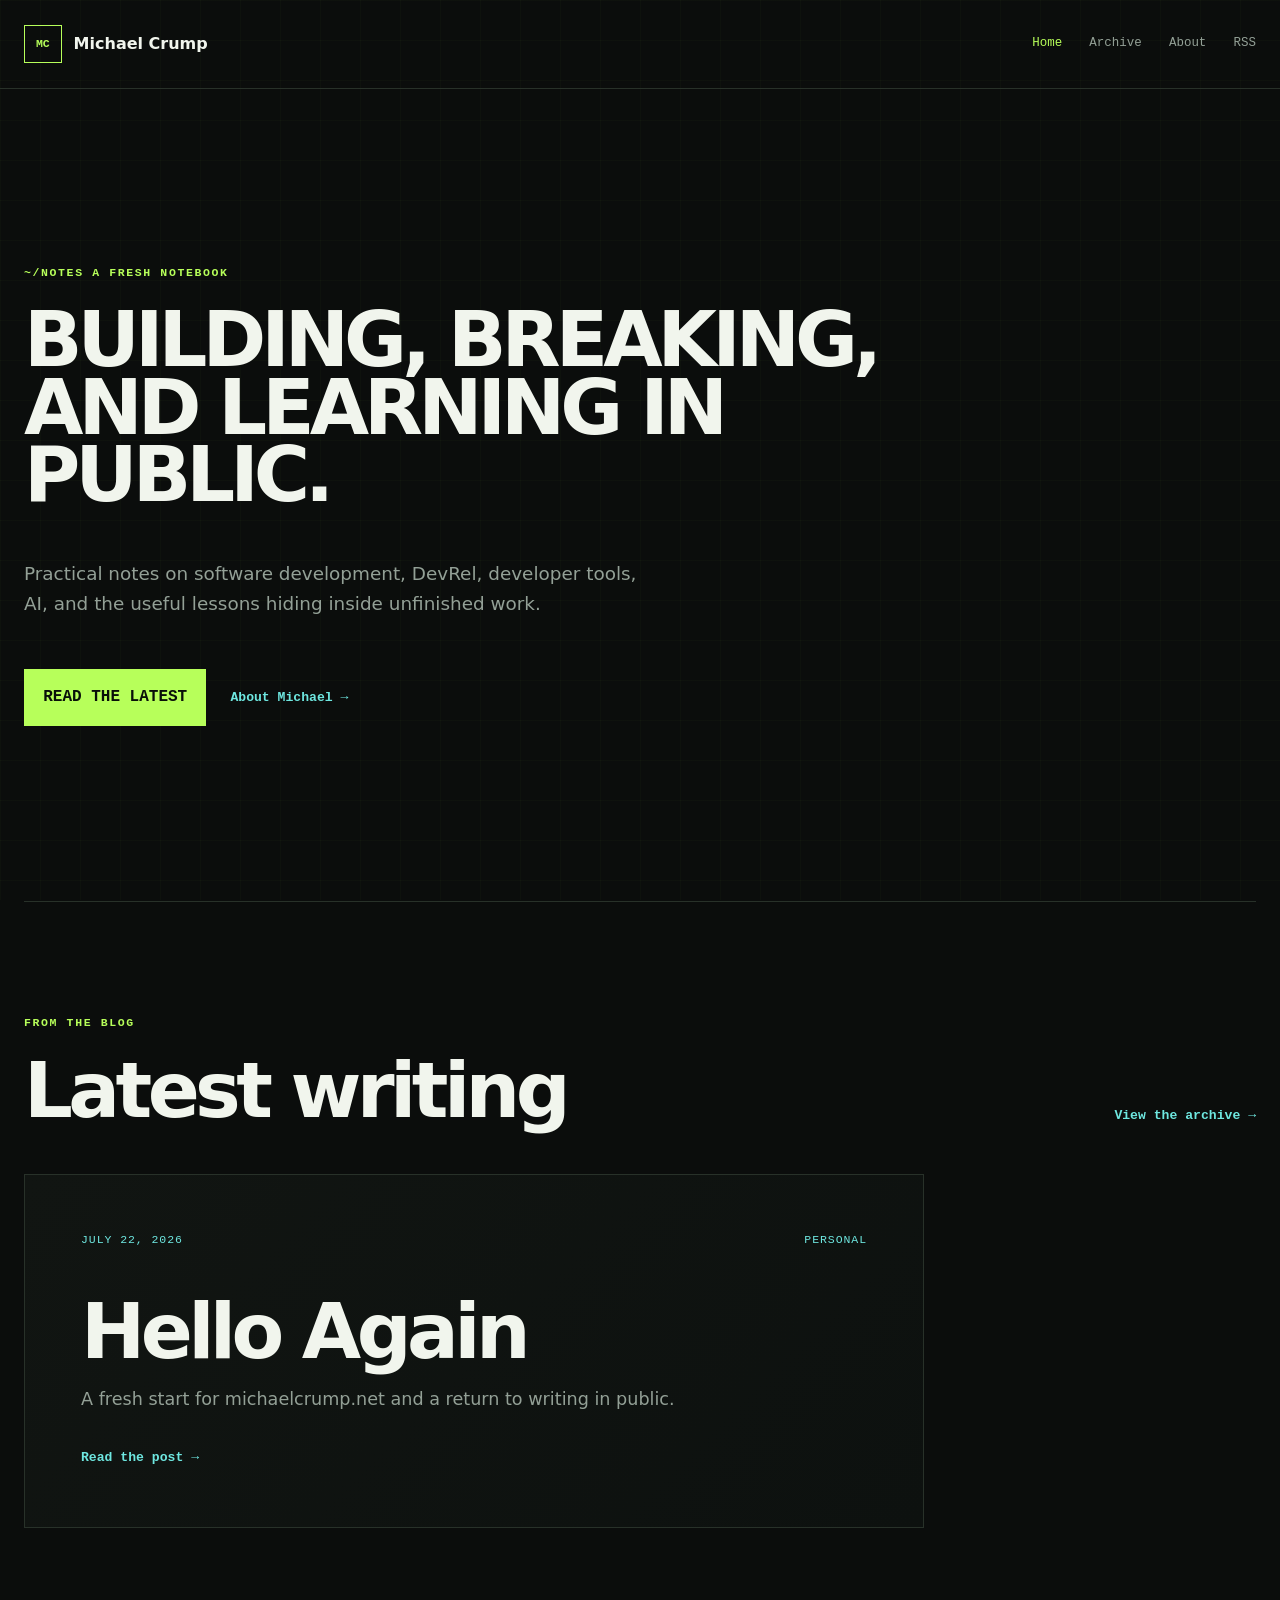
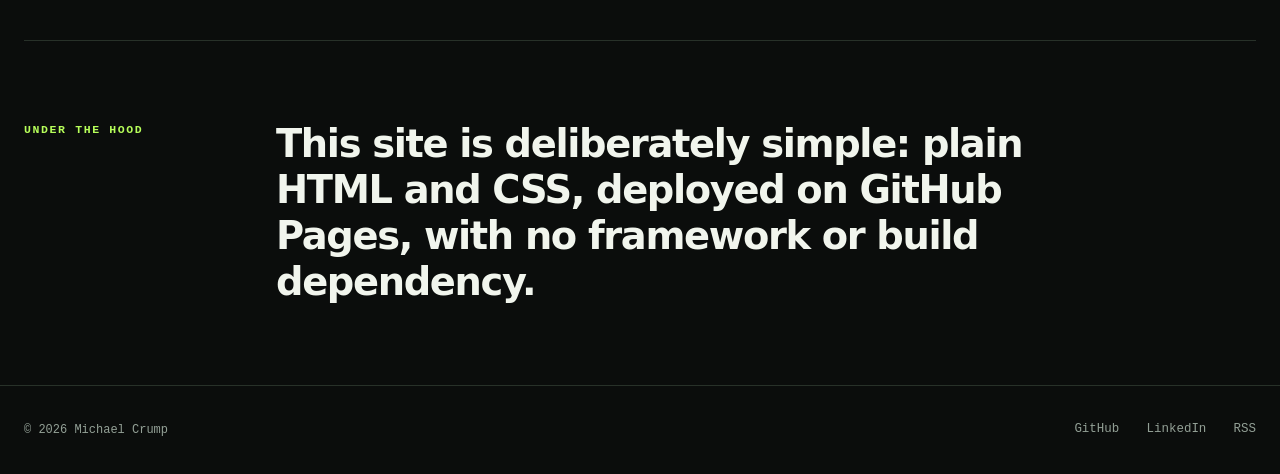
==== commit 9221e58b: "Add DevRel to blog topics" ====
--- a/public/index.html
+++ b/public/index.html
@@ -4,7 +4,7 @@
   <meta charset="utf-8">
   <meta name="viewport" content="width=device-width, initial-scale=1">
   <title>Michael Crump — Software, tools, and lessons learned</title>
-  <meta name="description" content="Michael Crump writes about software development, developer tools, AI, and lessons learned while building things.">
+  <meta name="description" content="Michael Crump writes about software development, Developer Relations, developer tools, AI, and lessons learned while building things.">
   <link rel="canonical" href="https://www.michaelcrump.net/">
   <link rel="alternate" type="application/atom+xml" title="Michael Crump" href="feed.xml">
   <link rel="icon" href="assets/favicon.svg?v=20260722-1" type="image/svg+xml">
@@ -28,7 +28,7 @@
     <section class="hero shell">
       <p class="eyebrow">A fresh notebook</p>
       <h1>Building, breaking, and learning in public.</h1>
-      <p class="hero-copy">Practical notes on software development, developer tools, AI, and the useful lessons hiding inside unfinished work.</p>
+      <p class="hero-copy">Practical notes on software development, DevRel, developer tools, AI, and the useful lessons hiding inside unfinished work.</p>
       <div class="hero-actions">
         <a class="button" href="#latest">Read the latest</a>
         <a class="text-link" href="about.html">About Michael <span aria-hidden="true">→</span></a>
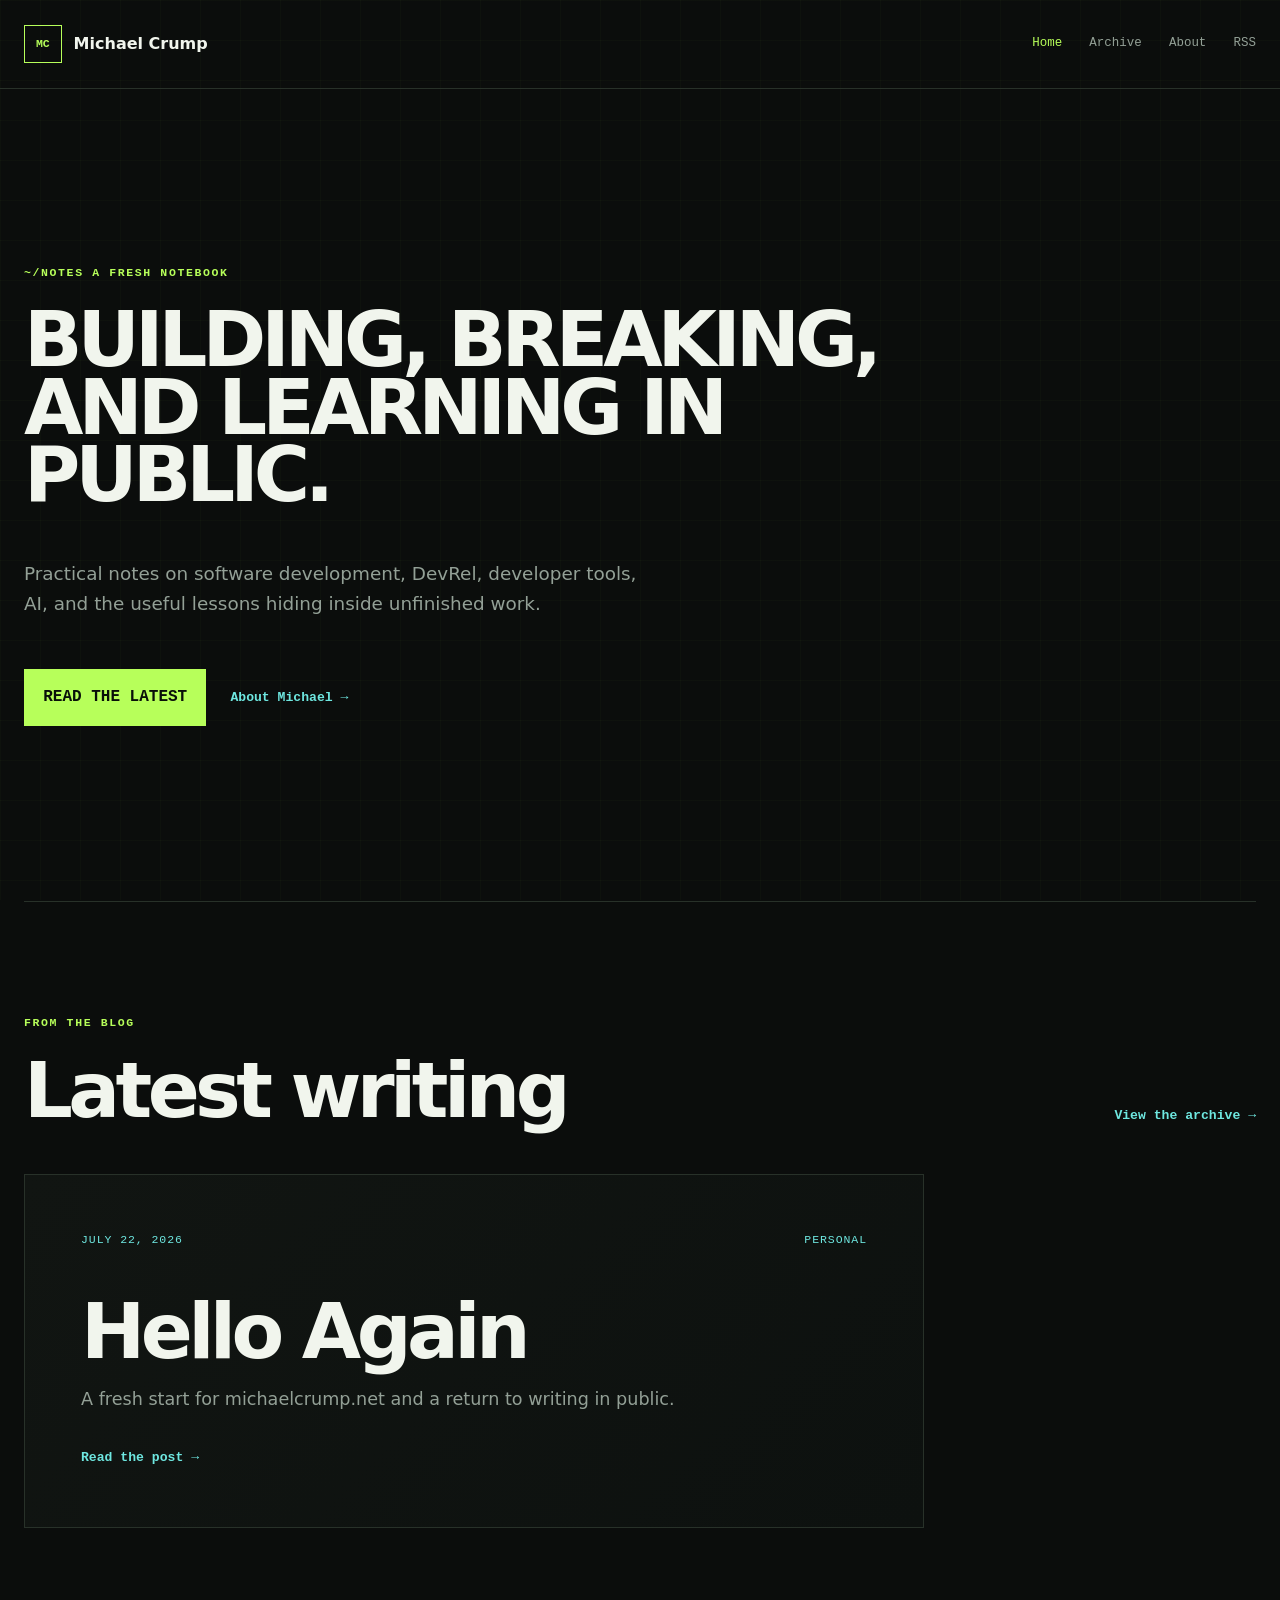
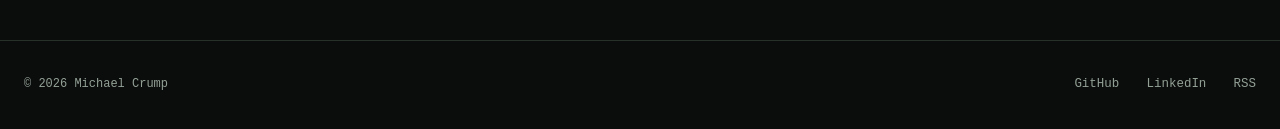
==== commit 2b4b7b6c: "Remove homepage implementation note" ====
--- a/public/index.html
+++ b/public/index.html
@@ -54,10 +54,6 @@
       </div>
     </section>
 
-    <aside class="shell note-card" aria-label="Site note">
-      <p class="eyebrow">Under the hood</p>
-      <p>This site is deliberately simple: plain HTML and CSS, deployed on GitHub Pages, with no framework or build dependency.</p>
-    </aside>
   </main>
 
   <footer class="site-footer">
